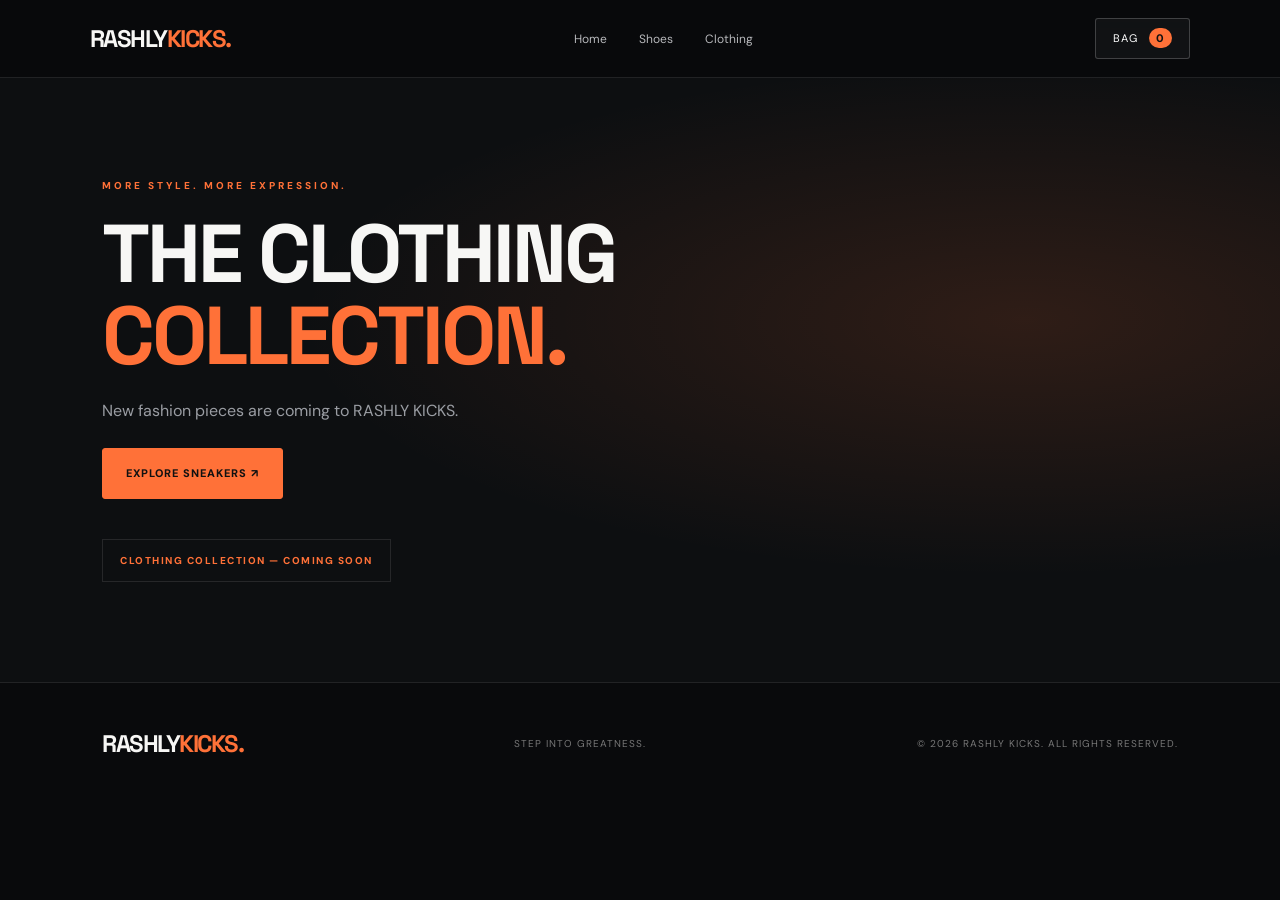
==== clothing.html @ 22d553e6 "Build premium RASHLY KICKS online store" ====
<!DOCTYPE html>
<html lang="en">
<head>
<meta charset="UTF-8">
<meta name="viewport" content="width=device-width, initial-scale=1">
<meta name="theme-color" content="#090a0c">
<title>Clothing | RASHLY KICKS</title>
<link rel="preconnect" href="https://fonts.googleapis.com">
<link href="https://fonts.googleapis.com/css2?family=DM+Sans:wght@400;500;600;700;800&family=Space+Grotesk:wght@400;500;600;700&display=swap" rel="stylesheet">
<link rel="stylesheet" href="css/style.css">
</head>
<body>
<header class="header">
  <a class="logo" href="index.html">RASHLY<span>KICKS.</span></a>
  <nav>
    <a href="index.html">Home</a>
    <a href="shoes.html">Shoes</a>
    <a href="clothing.html">Clothing</a>
  </nav>
  <button class="cart-button" id="cart-toggle">BAG <span id="cart-count">0</span></button>
</header>

<main>
<section class="clothing-hero">
  <p class="eyebrow">MORE STYLE. MORE EXPRESSION.</p>
  <h1>THE CLOTHING<br><span>COLLECTION.</span></h1>
  <p>New fashion pieces are coming to RASHLY KICKS.</p>
  <a href="shoes.html" class="primary-button">EXPLORE SNEAKERS ↗</a>
  <div class="coming-soon">CLOTHING COLLECTION — COMING SOON</div>
</section>
</main>

<footer>
  <a class="logo" href="index.html">RASHLY<span>KICKS.</span></a>
  <p>STEP INTO GREATNESS.</p>
  <small>© 2026 RASHLY KICKS. ALL RIGHTS RESERVED.</small>
</footer>

<div class="cart-overlay" id="cart-overlay"></div>
<aside class="cart-panel" id="cart-panel">
  <div class="cart-heading"><h2>YOUR BAG</h2><button id="cart-close">✕</button></div>
  <div id="cart-items" class="cart-items"></div>
  <div class="cart-bottom">
    <div class="total-row"><span>TOTAL</span><strong id="cart-total">KSh 0</strong></div>
    <button id="checkout" class="primary-button checkout-button">ORDER ON WHATSAPP ↗</button>
  </div>
</aside>

<script src="js/products.js"></script>
<script src="js/store.js"></script>
</body>
</html>
---- css/style.css ----
:root {
  --bg: #090a0c;
  --panel: #141619;
  --panel2: #1b1e22;
  --white: #f7f7f5;
  --muted: #9a9da3;
  --orange: #ff7138;
  --line: rgba(255,255,255,.10);
}

* { margin: 0; padding: 0; box-sizing: border-box; }

html { scroll-behavior: smooth; }

body {
  background: var(--bg);
  color: var(--white);
  font-family: 'DM Sans', sans-serif;
  line-height: 1.5;
}

a { color: inherit; text-decoration: none; }
button { font: inherit; cursor: pointer; }

.header {
  min-height: 78px;
  padding: 0 7%;
  display: flex;
  align-items: center;
  justify-content: space-between;
  gap: 20px;
  position: sticky;
  top: 0;
  z-index: 8;
  background: rgba(9,10,12,.88);
  backdrop-filter: blur(18px);
  border-bottom: 1px solid var(--line);
}

.logo {
  font: 800 24px 'Space Grotesk', sans-serif;
  letter-spacing: -1.5px;
}

.logo span, .section-heading h2 span { color: var(--orange); }

nav { display: flex; gap: 32px; }
nav a {
  color: #b7b8bb;
  font-size: 12px;
  transition: color .2s;
}
nav a:hover { color: var(--orange); }

.cart-button {
  background: rgba(255,255,255,.04);
  border: 1px solid rgba(255,255,255,.2);
  color: white;
  padding: 11px 17px;
  font-size: 11px;
  letter-spacing: 1px;
  border-radius: 3px;
}

.cart-button span {
  background: var(--orange);
  color: #111;
  border-radius: 30px;
  padding: 3px 7px;
  margin-left: 7px;
  font-weight: 800;
}

.hero {
  min-height: 610px;
  padding: 75px 8%;
  display: grid;
  grid-template-columns: 1fr 1fr;
  align-items: center;
  gap: 55px;
  position: relative;
  overflow: hidden;
  background:
    radial-gradient(ellipse at 80% 40%, rgba(255,113,56,.15), transparent 48%),
    linear-gradient(120deg,#090a0c,#111316);
}

.eyebrow {
  color: var(--orange);
  font-size: 10px;
  font-weight: 800;
  letter-spacing: 3px;
  margin-bottom: 20px;
}

.hero h1 {
  font: 700 clamp(48px,7vw,88px)/.98 'Space Grotesk',sans-serif;
  letter-spacing: -5px;
}

.hero h1 span { color: var(--orange); }

.hero-description {
  color: #aeb0b4;
  line-height: 1.9;
  max-width: 410px;
  font-size: 14px;
  margin: 26px 0;
}

.primary-button {
  display: inline-flex;
  align-items: center;
  justify-content: center;
  gap: 22px;
  padding: 16px 23px;
  border: 1px solid var(--orange);
  border-radius: 3px;
  background: var(--orange);
  color: #111;
  font-size: 11px;
  font-weight: 800;
  letter-spacing: 1px;
  transition: .25s;
}

.primary-button:hover {
  background: transparent;
  color: var(--orange);
  transform: translateY(-3px);
}

.hero-note {
  color: #73767b;
  font-size: 9px;
  letter-spacing: 2px;
  margin-top: 60px;
}

.hero-image { position: relative; }
.hero-image img {
  width: 100%;
  max-height: 430px;
  object-fit: cover;
  border-radius: 5px;
  transform: rotate(-3deg);
  box-shadow: 0 25px 80px #000b;
}

.image-tag {
  position: absolute;
  bottom: 0;
  right: -12px;
  background: var(--orange);
  color: #111;
  padding: 16px 22px;
  font-size: 10px;
  line-height: 1.8;
  letter-spacing: 1px;
  box-shadow: 0 10px 35px #0008;
}

.hero-number {
  position: absolute;
  bottom: 20px;
  right: 8%;
  color: #73767b;
  font-size: 10px;
}

.benefits {
  background: var(--orange);
  color: #111;
  padding: 19px 6%;
  display: flex;
  justify-content: space-around;
  gap: 20px;
  flex-wrap: wrap;
  font-size: 10px;
  font-weight: 800;
  letter-spacing: 1px;
}

.shop-section { padding: 105px 8%; }

.section-heading {
  display: flex;
  align-items: end;
  justify-content: space-between;
  gap: 20px;
}

.section-heading h2 {
  font: 700 clamp(35px,5vw,58px) 'Space Grotesk',sans-serif;
  letter-spacing: -2px;
}

.section-heading > p { color: var(--muted); font-size: 12px; }

.filters {
  display: flex;
  gap: 10px;
  flex-wrap: wrap;
  margin: 35px 0;
}

.filter {
  background: transparent;
  border: 1px solid #36393e;
  border-radius: 3px;
  color: #aaa;
  padding: 11px 18px;
  font-size: 11px;
  transition: .2s;
}

.filter.active, .filter:hover {
  background: var(--orange);
  color: #111;
  border-color: var(--orange);
}

.product-grid {
  display: grid;
  grid-template-columns: repeat(3,minmax(0,1fr));
  gap: 30px 22px;
}

.product-card {
  min-width: 0;
  background: #111316;
  border: 1px solid var(--line);
  border-radius: 5px;
  overflow: hidden;
  transition: transform .3s,border-color .3s,box-shadow .3s;
}

.product-card:hover {
  transform: translateY(-6px);
  border-color: rgba(255,113,56,.5);
  box-shadow: 0 18px 45px #0007;
}

.product-image {
  position: relative;
  background: var(--panel2);
  height: 270px;
  overflow: hidden;
}

.product-image img {
  width: 100%;
  height: 100%;
  object-fit: cover;
  display: block;
  transition: transform .45s;
}

.product-card:hover .product-image img { transform: scale(1.07); }

.product-tag {
  position: absolute;
  z-index: 1;
  top: 13px;
  left: 13px;
  background: var(--orange);
  color: #111;
  font-size: 9px;
  font-weight: 800;
  padding: 7px 10px;
  letter-spacing: .5px;
}

.product-info { padding: 17px; }

.product-category {
  color: var(--orange);
  font-size: 9px;
  text-transform: uppercase;
  letter-spacing: 1.5px;
  margin-bottom: 6px;
}

.product-info h3 { font-size: 14px; margin-bottom: 8px; }

.product-price {
  font-size: 15px;
  color: white;
  font-weight: 800;
}

.add-button {
  width: 100%;
  margin-top: 17px;
  padding: 12px;
  border: 1px solid #484b50;
  border-radius: 3px;
  background: transparent;
  color: white;
  font-size: 10px;
  font-weight: 800;
  letter-spacing: 1px;
  transition: .2s;
}

.add-button:hover {
  background: var(--orange);
  color: #111;
  border-color: var(--orange);
}

.statement {
  text-align: center;
  padding: 105px 20px;
  background:
    radial-gradient(ellipse at center,rgba(255,113,56,.12),transparent 65%),
    linear-gradient(120deg,#17191c,#0d0e10);
  border-top: 1px solid var(--line);
  border-bottom: 1px solid var(--line);
}

.statement h2 {
  font: 700 clamp(35px,6vw,65px)/1.1 'Space Grotesk',sans-serif;
  letter-spacing: -3px;
}

.statement h2 span { color: var(--orange); }

.statement > p:not(.eyebrow) {
  color: #999;
  margin: 22px auto 28px;
  font-size: 13px;
  max-width: 450px;
  line-height: 1.8;
}

.store-location {
  padding: 75px 8%;
  display: grid;
  grid-template-columns: 1fr 1fr;
  gap: 35px;
  background: #101215;
}

.store-location h2 {
  font: 700 34px 'Space Grotesk',sans-serif;
  margin-bottom: 15px;
}

.store-location p {
  color: #a5a7aa;
  font-size: 13px;
  line-height: 1.9;
}

.store-contact {
  border: 1px solid var(--line);
  border-radius: 5px;
  padding: 25px;
  background: rgba(255,255,255,.025);
}

.store-contact strong {
  display: block;
  color: var(--orange);
  font-size: 10px;
  letter-spacing: 2px;
  margin-bottom: 7px;
}

.store-contact p { margin-bottom: 18px; }

.store-contact a { color: white; }
.store-contact a:hover { color: var(--orange); }

footer {
  padding: 45px 8%;
  display: flex;
  align-items: center;
  justify-content: space-between;
  flex-wrap: wrap;
  gap: 20px;
  border-top: 1px solid var(--line);
}

footer p, footer small {
  color: #777;
  font-size: 10px;
  letter-spacing: 1px;
}

.cart-overlay {
  position: fixed;
  inset: 0;
  background: #000b;
  z-index: 9;
  opacity: 0;
  visibility: hidden;
  transition: .3s;
}

.cart-overlay.open { opacity: 1; visibility: visible; }

.cart-panel {
  position: fixed;
  z-index: 10;
  top: 0;
  right: -430px;
  width: min(410px,92%);
  height: 100%;
  background: #17191c;
  border-left: 1px solid var(--line);
  padding: 25px;
  display: flex;
  flex-direction: column;
  transition: right .3s ease;
}

.cart-panel.open { right: 0; }

.cart-heading, .total-row {
  display: flex;
  justify-content: space-between;
  align-items: center;
}

.cart-heading { padding-bottom: 22px; border-bottom: 1px solid #333; }
.cart-heading h2 { font: 700 22px 'Space Grotesk'; }
.cart-heading button { background: none; color: white; border: 0; font-size: 20px; }

.cart-items { flex: 1; overflow-y: auto; padding: 20px 0; }
.empty-cart { color: #888; font-size: 13px; }

.cart-item {
  display: flex;
  gap: 14px;
  align-items: center;
  padding: 13px 0;
  border-bottom: 1px solid #333;
}

.cart-item img {
  width: 75px;
  height: 75px;
  object-fit: cover;
  border-radius: 4px;
}

.cart-item-details { flex: 1; }
.cart-item h4 { font-size: 12px; margin-bottom: 5px; }
.cart-item p { color: var(--orange); font-size: 12px; font-weight: 700; }
.cart-item button { background: none; border: 0; color: #aaa; font-size: 11px; margin-top: 7px; }

.cart-bottom { border-top: 1px solid #333; padding-top: 22px; }
.total-row { margin-bottom: 20px; font-size: 13px; }
.total-row strong { color: var(--orange); font-size: 19px; }
.checkout-button { width: 100%; }

@media(max-width:750px) {
  .header { padding: 0 5%; min-height: 70px; }
  nav { gap: 13px; }
  nav a { font-size: 11px; }
  .logo { font-size: 19px; }
  .cart-button { padding: 9px 10px; font-size: 10px; }
  .hero { grid-template-columns: 1fr; padding: 60px 7% 75px; gap: 40px; }
  .hero h1 { letter-spacing: -3px; }
  .hero-image { max-width: 480px; width: 92%; margin: auto; }
  .hero-note { margin-top: 35px; }
  .benefits { justify-content: flex-start; padding: 18px 7%; }
  .shop-section { padding: 75px 6%; }
  .section-heading { align-items: flex-start; flex-direction: column; }
  .product-grid { grid-template-columns: repeat(2,minmax(0,1fr)); gap: 20px 12px; }
  .product-image { height: 185px; }
  .product-info { padding: 12px; }
  .product-info h3 { font-size: 12px; }
  .product-price { font-size: 13px; }
  .add-button { padding: 11px 5px; font-size: 9px; }
  .store-location { grid-template-columns: 1fr; padding: 60px 7%; }
  footer { flex-direction: column; align-items: flex-start; }
}

@media(max-width:380px) {
  nav { gap: 8px; }
  nav a { font-size: 10px; }
  .logo { font-size: 17px; }
  .product-image { height: 155px; }
  .product-info h3 { font-size: 11px; }
}

/* RASHLY KICKS MULTI-PAGE STORE */
.catalogue-tools {
  display: flex;
  align-items: center;
  flex-wrap: wrap;
  gap: 15px;
  margin: 28px 0 12px;
}
.catalogue-tools label {
  color: var(--muted);
  font-size: 10px;
  font-weight: 800;
  letter-spacing: 1.5px;
}
.catalogue-tools select,
.size-select {
  background: var(--panel2);
  color: white;
  border: 1px solid var(--line);
  border-radius: 3px;
  padding: 13px 15px;
  font: inherit;
  min-width: 190px;
}
.catalogue-count {
  color: var(--muted);
  font-size: 12px;
  margin: 12px 0 22px;
}
.product-card-link {
  display: block;
}
.product-card-link:focus-visible,
.back-link:focus-visible {
  outline: 2px solid var(--orange);
  outline-offset: 4px;
}
.view-product {
  display: inline-block;
  color: var(--orange);
  font-size: 10px;
  font-weight: 800;
  letter-spacing: 1px;
  margin-top: 12px;
}
.product-detail-section {
  padding: 65px 8% 100px;
  min-height: 65vh;
}
.back-link {
  display: inline-block;
  color: var(--muted);
  font-size: 11px;
  font-weight: 700;
  letter-spacing: 1px;
  margin-bottom: 35px;
}
.product-detail-layout {
  display: grid;
  grid-template-columns: minmax(0,1.1fr) minmax(0,.9fr);
  gap: 55px;
  align-items: center;
}
.product-detail-image {
  background: var(--panel2);
  border: 1px solid var(--line);
  border-radius: 5px;
  overflow: hidden;
}
.product-detail-image img {
  width: 100%;
  display: block;
  aspect-ratio: 1 / 1;
  object-fit: cover;
}
.product-detail-info .eyebrow { margin-bottom: 13px; }
.product-detail-info h1 {
  font: 700 clamp(30px,5vw,52px)/1.08 'Space Grotesk',sans-serif;
  margin-bottom: 16px;
}
.detail-price {
  color: var(--orange);
  font-size: 25px;
  font-weight: 800;
  margin: 18px 0;
}
.detail-description {
  color: var(--muted);
  font-size: 14px;
  line-height: 1.8;
  margin-bottom: 25px;
}
.size-label {
  display: block;
  font-size: 11px;
  font-weight: 800;
  letter-spacing: 1px;
  margin: 20px 0 10px;
}
.size-select { width: 100%; max-width: 320px; }
.detail-add-button {
  display: block;
  width: 100%;
  max-width: 320px;
  margin-top: 20px;
  border: 0;
  background: var(--orange);
  color: #111;
  padding: 16px;
  font-weight: 800;
  letter-spacing: 1px;
}
.detail-note {
  color: var(--muted);
  font-size: 11px;
  margin-top: 15px;
}
.clothing-hero {
  min-height: 65vh;
  padding: 100px 8%;
  display: flex;
  flex-direction: column;
  align-items: flex-start;
  justify-content: center;
  background: radial-gradient(ellipse at 80% 40%,rgba(255,113,56,.14),transparent 50%),#0d0f11;
}
.clothing-hero h1 {
  font: 700 clamp(42px,8vw,82px)/1 'Space Grotesk',sans-serif;
  letter-spacing: -3px;
  margin-bottom: 22px;
}
.clothing-hero h1 span { color: var(--orange); }
.clothing-hero > p:not(.eyebrow) {
  color: var(--muted);
  margin-bottom: 25px;
}
.coming-soon {
  border: 1px solid var(--line);
  color: var(--orange);
  padding: 13px 17px;
  font-size: 10px;
  font-weight: 800;
  letter-spacing: 1.5px;
  margin-top: 40px;
}
.cart-item-size {
  color: var(--muted);
  font-size: 11px;
  margin-top: 4px;
}
.cart-quantity {
  display: flex;
  align-items: center;
  gap: 10px;
  margin-top: 8px;
}
.cart-quantity button {
  background: var(--panel2);
  border: 1px solid var(--line);
  color: white;
  width: 27px;
  height: 27px;
}
@media(max-width:750px) {
  .product-detail-section { padding: 45px 6% 75px; }
  .product-detail-layout { grid-template-columns: 1fr; gap: 28px; }
  .product-detail-info h1 { font-size: 32px; }
  .clothing-hero { padding: 80px 7%; }
  .catalogue-tools { align-items: flex-start; flex-direction: column; }
  .catalogue-tools select { width: 100%; }
}

/* RASHLY KICKS MULTI-PAGE STORE */
.catalogue-tools {
  display: flex;
  align-items: center;
  flex-wrap: wrap;
  gap: 15px;
  margin: 28px 0 12px;
}
.catalogue-tools label {
  color: var(--muted);
  font-size: 10px;
  font-weight: 800;
  letter-spacing: 1.5px;
}
.catalogue-tools select,
.size-select {
  background: var(--panel2);
  color: white;
  border: 1px solid var(--line);
  border-radius: 3px;
  padding: 13px 15px;
  font: inherit;
  min-width: 190px;
}
.catalogue-count {
  color: var(--muted);
  font-size: 12px;
  margin: 12px 0 22px;
}
.product-card-link {
  display: block;
}
.product-card-link:focus-visible,
.back-link:focus-visible {
  outline: 2px solid var(--orange);
  outline-offset: 4px;
}
.view-product {
  display: inline-block;
  color: var(--orange);
  font-size: 10px;
  font-weight: 800;
  letter-spacing: 1px;
  margin-top: 12px;
}
.product-detail-section {
  padding: 65px 8% 100px;
  min-height: 65vh;
}
.back-link {
  display: inline-block;
  color: var(--muted);
  font-size: 11px;
  font-weight: 700;
  letter-spacing: 1px;
  margin-bottom: 35px;
}
.product-detail-layout {
  display: grid;
  grid-template-columns: minmax(0,1.1fr) minmax(0,.9fr);
  gap: 55px;
  align-items: center;
}
.product-detail-image {
  background: var(--panel2);
  border: 1px solid var(--line);
  border-radius: 5px;
  overflow: hidden;
}
.product-detail-image img {
  width: 100%;
  display: block;
  aspect-ratio: 1 / 1;
  object-fit: cover;
}
.product-detail-info .eyebrow { margin-bottom: 13px; }
.product-detail-info h1 {
  font: 700 clamp(30px,5vw,52px)/1.08 'Space Grotesk',sans-serif;
  margin-bottom: 16px;
}
.detail-price {
  color: var(--orange);
  font-size: 25px;
  font-weight: 800;
  margin: 18px 0;
}
.detail-description {
  color: var(--muted);
  font-size: 14px;
  line-height: 1.8;
  margin-bottom: 25px;
}
.size-label {
  display: block;
  font-size: 11px;
  font-weight: 800;
  letter-spacing: 1px;
  margin: 20px 0 10px;
}
.size-select { width: 100%; max-width: 320px; }
.detail-add-button {
  display: block;
  width: 100%;
  max-width: 320px;
  margin-top: 20px;
  border: 0;
  background: var(--orange);
  color: #111;
  padding: 16px;
  font-weight: 800;
  letter-spacing: 1px;
}
.detail-note {
  color: var(--muted);
  font-size: 11px;
  margin-top: 15px;
}
.clothing-hero {
  min-height: 65vh;
  padding: 100px 8%;
  display: flex;
  flex-direction: column;
  align-items: flex-start;
  justify-content: center;
  background: radial-gradient(ellipse at 80% 40%,rgba(255,113,56,.14),transparent 50%),#0d0f11;
}
.clothing-hero h1 {
  font: 700 clamp(42px,8vw,82px)/1 'Space Grotesk',sans-serif;
  letter-spacing: -3px;
  margin-bottom: 22px;
}
.clothing-hero h1 span { color: var(--orange); }
.clothing-hero > p:not(.eyebrow) {
  color: var(--muted);
  margin-bottom: 25px;
}
.coming-soon {
  border: 1px solid var(--line);
  color: var(--orange);
  padding: 13px 17px;
  font-size: 10px;
  font-weight: 800;
  letter-spacing: 1.5px;
  margin-top: 40px;
}
.cart-item-size {
  color: var(--muted);
  font-size: 11px;
  margin-top: 4px;
}
.cart-quantity {
  display: flex;
  align-items: center;
  gap: 10px;
  margin-top: 8px;
}
.cart-quantity button {
  background: var(--panel2);
  border: 1px solid var(--line);
  color: white;
  width: 27px;
  height: 27px;
}
@media(max-width:750px) {
  .product-detail-section { padding: 45px 6% 75px; }
  .product-detail-layout { grid-template-columns: 1fr; gap: 28px; }
  .product-detail-info h1 { font-size: 32px; }
  .clothing-hero { padding: 80px 7%; }
  .catalogue-tools { align-items: flex-start; flex-direction: column; }
  .catalogue-tools select { width: 100%; }
}
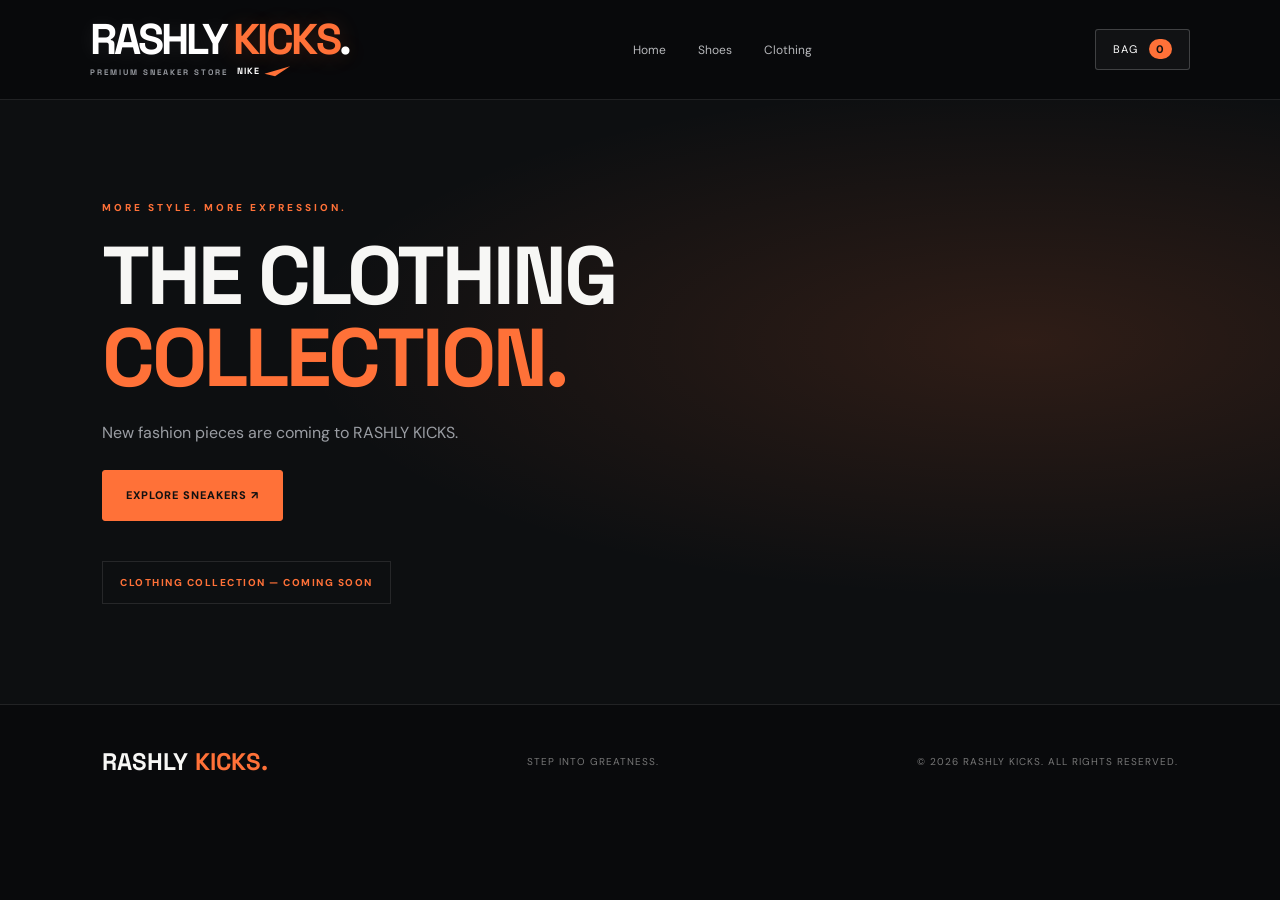
==== commit af35478d: "Upgrade RASHLY KICKS premium brand header" ====
--- a/clothing.html
+++ b/clothing.html
@@ -11,7 +11,18 @@
 </head>
 <body>
 <header class="header">
-  <a class="logo" href="index.html">RASHLY<span>KICKS.</span></a>
+  <a class="logo" href="index.html" aria-label="Rashly Kicks home">
+  <span class="brand-word">RASHLY</span>
+  <span class="brand-kicks">KICKS<span class="brand-dot">.</span></span>
+  <span class="brand-tagline">
+    PREMIUM SNEAKER STORE
+    <span class="brand-nike">NIKE
+      <svg viewBox="0 0 60 24" aria-label="Nike Swoosh" role="img">
+        <path d="M3 16.5 56 1 25 22 3 16.5Z" fill="currentColor"/>
+      </svg>
+    </span>
+  </span>
+</a>
   <nav>
     <a href="index.html">Home</a>
     <a href="shoes.html">Shoes</a>
--- a/css/style.css
+++ b/css/style.css
@@ -830,3 +830,133 @@
   .catalogue-tools { align-items: flex-start; flex-direction: column; }
   .catalogue-tools select { width: 100%; }
 }
+
+
+/* RASHLY KICKS — PREMIUM BRAND IDENTITY */
+.header {
+  min-height: 100px;
+  padding-top: 10px;
+  padding-bottom: 10px;
+}
+
+.logo {
+  display: grid;
+  grid-template-columns: auto auto;
+  align-items: end;
+  justify-content: start;
+  column-gap: 7px;
+  row-gap: 1px;
+  flex-shrink: 0;
+  line-height: 1;
+  letter-spacing: 0;
+}
+
+.logo .brand-word {
+  color: #fff;
+  font-family: 'Space Grotesk', sans-serif;
+  font-size: clamp(29px, 3.5vw, 43px);
+  font-weight: 900;
+  letter-spacing: -2.8px;
+  line-height: .9;
+  text-shadow: 0 2px 20px rgba(255,255,255,.09);
+}
+
+.logo .brand-kicks {
+  color: var(--orange);
+  font-family: 'Space Grotesk', sans-serif;
+  font-size: clamp(29px, 3.5vw, 43px);
+  font-weight: 900;
+  letter-spacing: -2.5px;
+  line-height: .9;
+  text-shadow: 0 2px 22px rgba(255,113,56,.2);
+}
+
+.logo .brand-dot {
+  color: #fff;
+}
+
+.logo .brand-tagline {
+  grid-column: 1 / -1;
+  display: flex;
+  align-items: center;
+  gap: 9px;
+  margin-top: 5px;
+  color: #96999f;
+  font-size: 8px;
+  font-weight: 800;
+  letter-spacing: 2px;
+}
+
+.logo .brand-nike {
+  display: inline-flex;
+  align-items: center;
+  gap: 3px;
+  color: #fff;
+  font-size: 9px;
+  font-weight: 900;
+  letter-spacing: 1px;
+}
+
+.logo .brand-nike svg {
+  width: 29px;
+  height: 13px;
+  color: var(--orange);
+  display: block;
+}
+
+@media(max-width:750px) {
+  .header {
+    display: grid;
+    grid-template-columns: minmax(0,1fr) auto;
+    gap: 9px 8px;
+    min-height: auto;
+    padding: 12px 4%;
+  }
+
+  .logo {
+    grid-column: 1;
+    grid-row: 1;
+  }
+
+  .logo .brand-word,
+  .logo .brand-kicks {
+    font-size: clamp(25px, 7vw, 34px);
+    letter-spacing: -2px;
+  }
+
+  .logo .brand-tagline {
+    font-size: 7px;
+    letter-spacing: 1.3px;
+    gap: 6px;
+  }
+
+  .logo .brand-nike svg {
+    width: 24px;
+  }
+
+  .header nav {
+    grid-column: 1 / -1;
+    grid-row: 2;
+    justify-content: center;
+    flex-wrap: wrap;
+    gap: 17px;
+    padding: 8px 0 2px;
+  }
+
+  .header .cart-button {
+    grid-column: 2;
+    grid-row: 1;
+    white-space: nowrap;
+  }
+}
+
+@media(max-width:380px) {
+  .header nav {
+    gap: 12px;
+  }
+
+  .logo .brand-word,
+  .logo .brand-kicks {
+    font-size: 25px;
+  }
+}
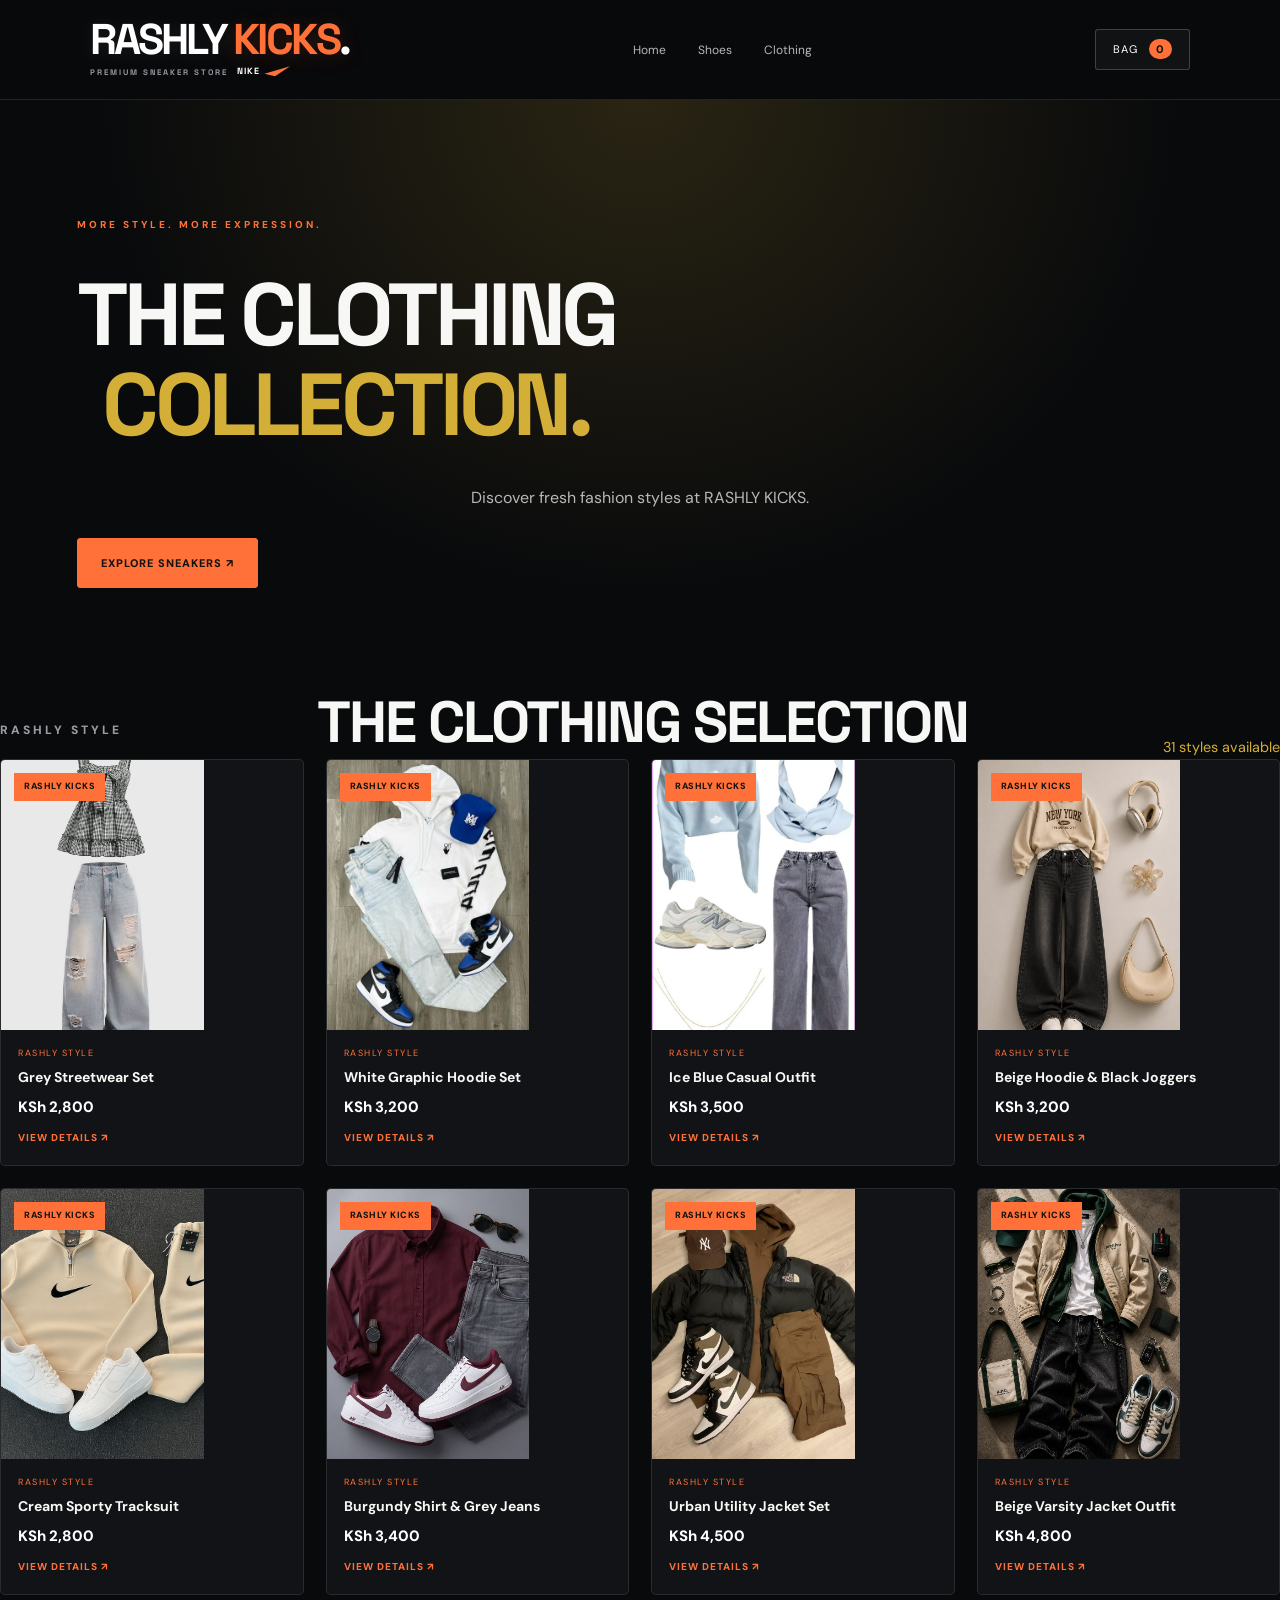
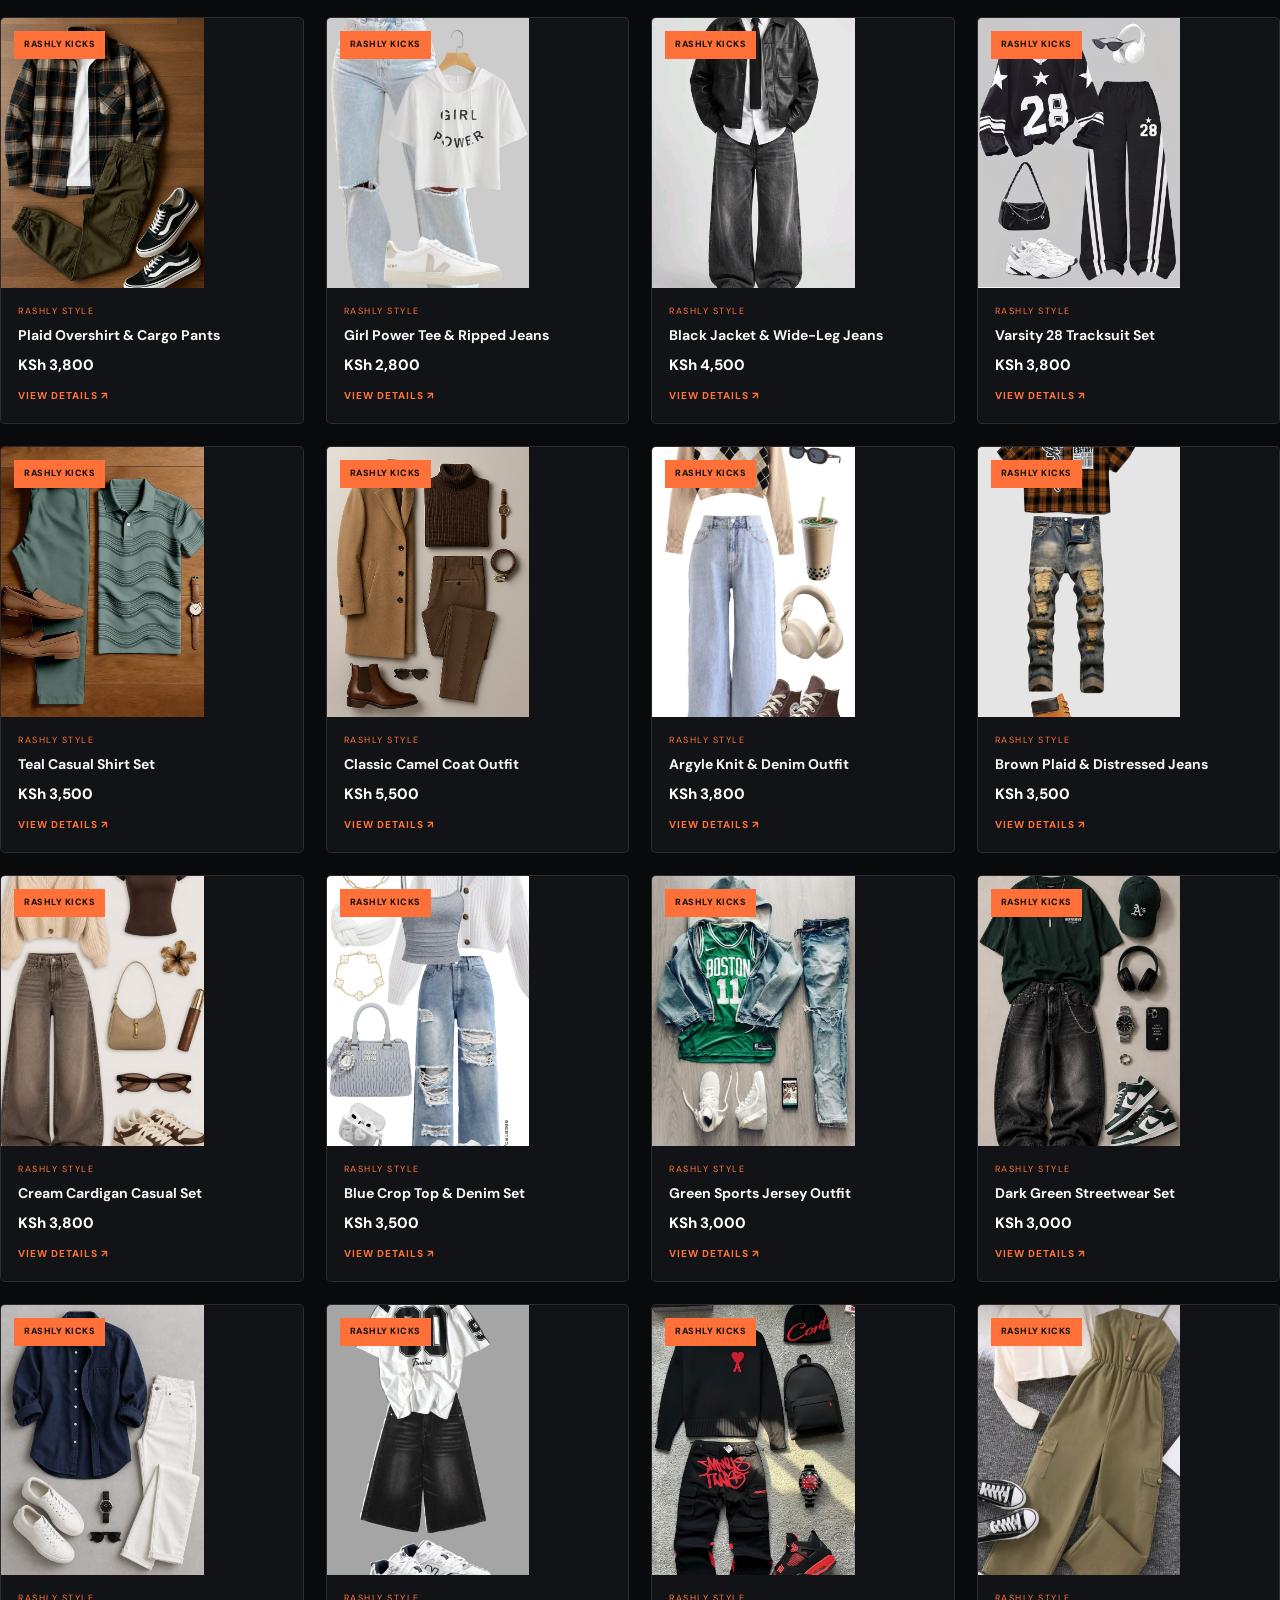
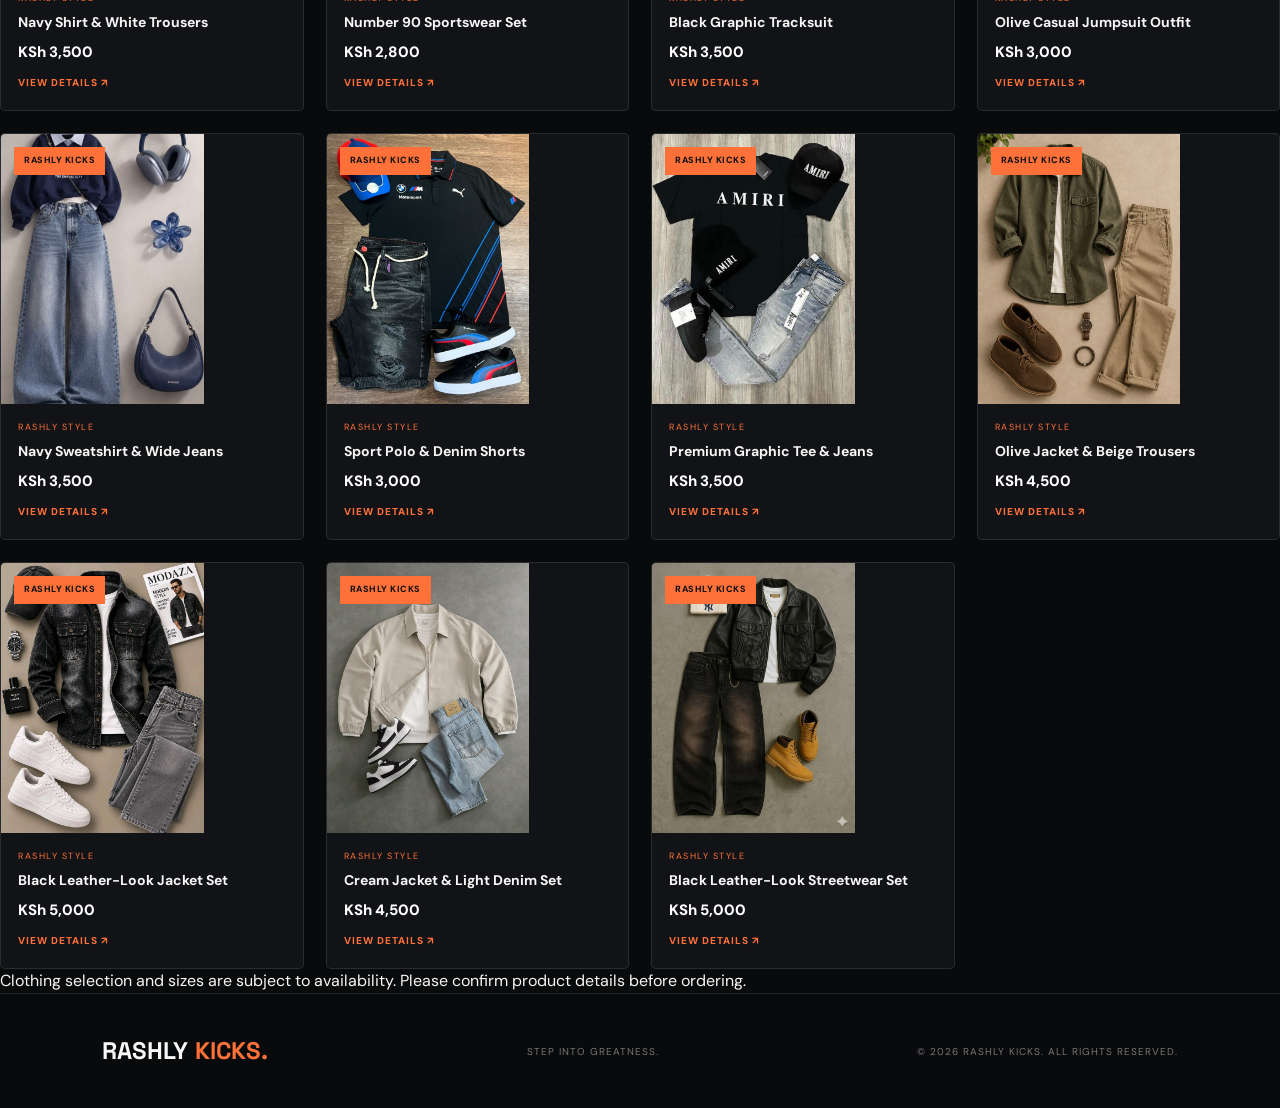
==== commit 5eadcea4: "Add clothing collection with 31 products" ====
--- a/clothing.html
+++ b/clothing.html
@@ -9,7 +9,7 @@
 <link href="https://fonts.googleapis.com/css2?family=DM+Sans:wght@400;500;600;700;800&family=Space+Grotesk:wght@400;500;600;700&display=swap" rel="stylesheet">
 <link rel="stylesheet" href="css/style.css">
 </head>
-<body>
+<body class="clothing-page" data-store-category="clothing">
 <header class="header">
   <a class="logo" href="index.html" aria-label="Rashly Kicks home">
   <span class="brand-word">RASHLY</span>
@@ -31,15 +31,29 @@
   <button class="cart-button" id="cart-toggle">BAG <span id="cart-count">0</span></button>
 </header>
 
+
 <main>
-<section class="clothing-hero">
-  <p class="eyebrow">MORE STYLE. MORE EXPRESSION.</p>
-  <h1>THE CLOTHING<br><span>COLLECTION.</span></h1>
-  <p>New fashion pieces are coming to RASHLY KICKS.</p>
-  <a href="shoes.html" class="primary-button">EXPLORE SNEAKERS ↗</a>
-  <div class="coming-soon">CLOTHING COLLECTION — COMING SOON</div>
-</section>
+  <section class="clothing-hero">
+    <p class="eyebrow">MORE STYLE. MORE EXPRESSION.</p>
+    <h1>THE CLOTHING<br><span>COLLECTION.</span></h1>
+    <p>Discover fresh fashion styles at RASHLY KICKS.</p>
+    <a href="shoes.html" class="primary-button">EXPLORE SNEAKERS ↗</a>
+  </section>
+
+  <section class="product-section">
+    <div class="section-heading">
+      <p class="eyebrow">RASHLY STYLE</p>
+      <h2>THE CLOTHING SELECTION</h2>
+      <p id="catalogue-count">Loading clothing...</p>
+    </div>
+    <div class="product-grid" id="product-grid"></div>
+    <p class="catalogue-note">
+      Clothing selection and sizes are subject to availability.
+      Please confirm product details before ordering.
+    </p>
+  </section>
 </main>
+
 
 <footer>
   <a class="logo" href="index.html">RASHLY<span>KICKS.</span></a>
--- a/css/style.css
+++ b/css/style.css
@@ -960,3 +960,49 @@
     font-size: 25px;
   }
 }
+
+
+/* RASHLY KICKS — CLOTHING COLLECTION */
+.clothing-page .clothing-hero {
+  padding: 85px 6% 65px;
+  text-align: center;
+  background: radial-gradient(ellipse at 50% 0%, rgba(212,175,55,.16), transparent 60%), #090a0c;
+}
+.clothing-page .clothing-hero h1 {
+  font-family: "Space Grotesk", sans-serif;
+  font-size: clamp(2.5rem, 8vw, 5.5rem);
+  line-height: 1.02;
+  margin: 18px 0;
+  letter-spacing: -.05em;
+}
+.clothing-page .clothing-hero h1 span { color: #d4af37; }
+.clothing-page .clothing-hero > p:not(.eyebrow) { color: #b8b8b8; margin: 18px auto 28px; }
+.clothing-page .catalogue-section { padding: 55px 5%; }
+.clothing-page .catalogue-heading {
+  display: flex; align-items: end; justify-content: space-between;
+  gap: 20px; margin-bottom: 30px;
+}
+.clothing-page .catalogue-heading h2 {
+  font-family: "Space Grotesk", sans-serif;
+  font-size: clamp(1.5rem, 4vw, 2.5rem);
+}
+.clothing-page #catalogue-count { color: #d4af37; font-size: .9rem; }
+.clothing-page .product-grid {
+  display: grid; grid-template-columns: repeat(4, minmax(0, 1fr)); gap: 22px;
+}
+.clothing-page .product-image { aspect-ratio: 3 / 4; overflow: hidden; background: #151515; }
+.clothing-page .product-image img {
+  width: 100%; height: 100%; object-fit: cover; display: block;
+  transition: transform .4s ease;
+}
+.clothing-page .product-card:hover .product-image img { transform: scale(1.045); }
+.clothing-page .clothing-disclaimer { color: #aaa; font-size: .85rem; line-height: 1.7; margin-top: 30px; }
+@media (max-width: 900px) {
+  .clothing-page .product-grid { grid-template-columns: repeat(3, minmax(0, 1fr)); }
+}
+@media (max-width: 600px) {
+  .clothing-page .clothing-hero { padding: 65px 5% 50px; }
+  .clothing-page .catalogue-section { padding: 38px 4%; }
+  .clothing-page .product-grid { grid-template-columns: repeat(2, minmax(0, 1fr)); gap: 13px; }
+  .clothing-page .catalogue-heading { align-items: start; flex-direction: column; }
+}
